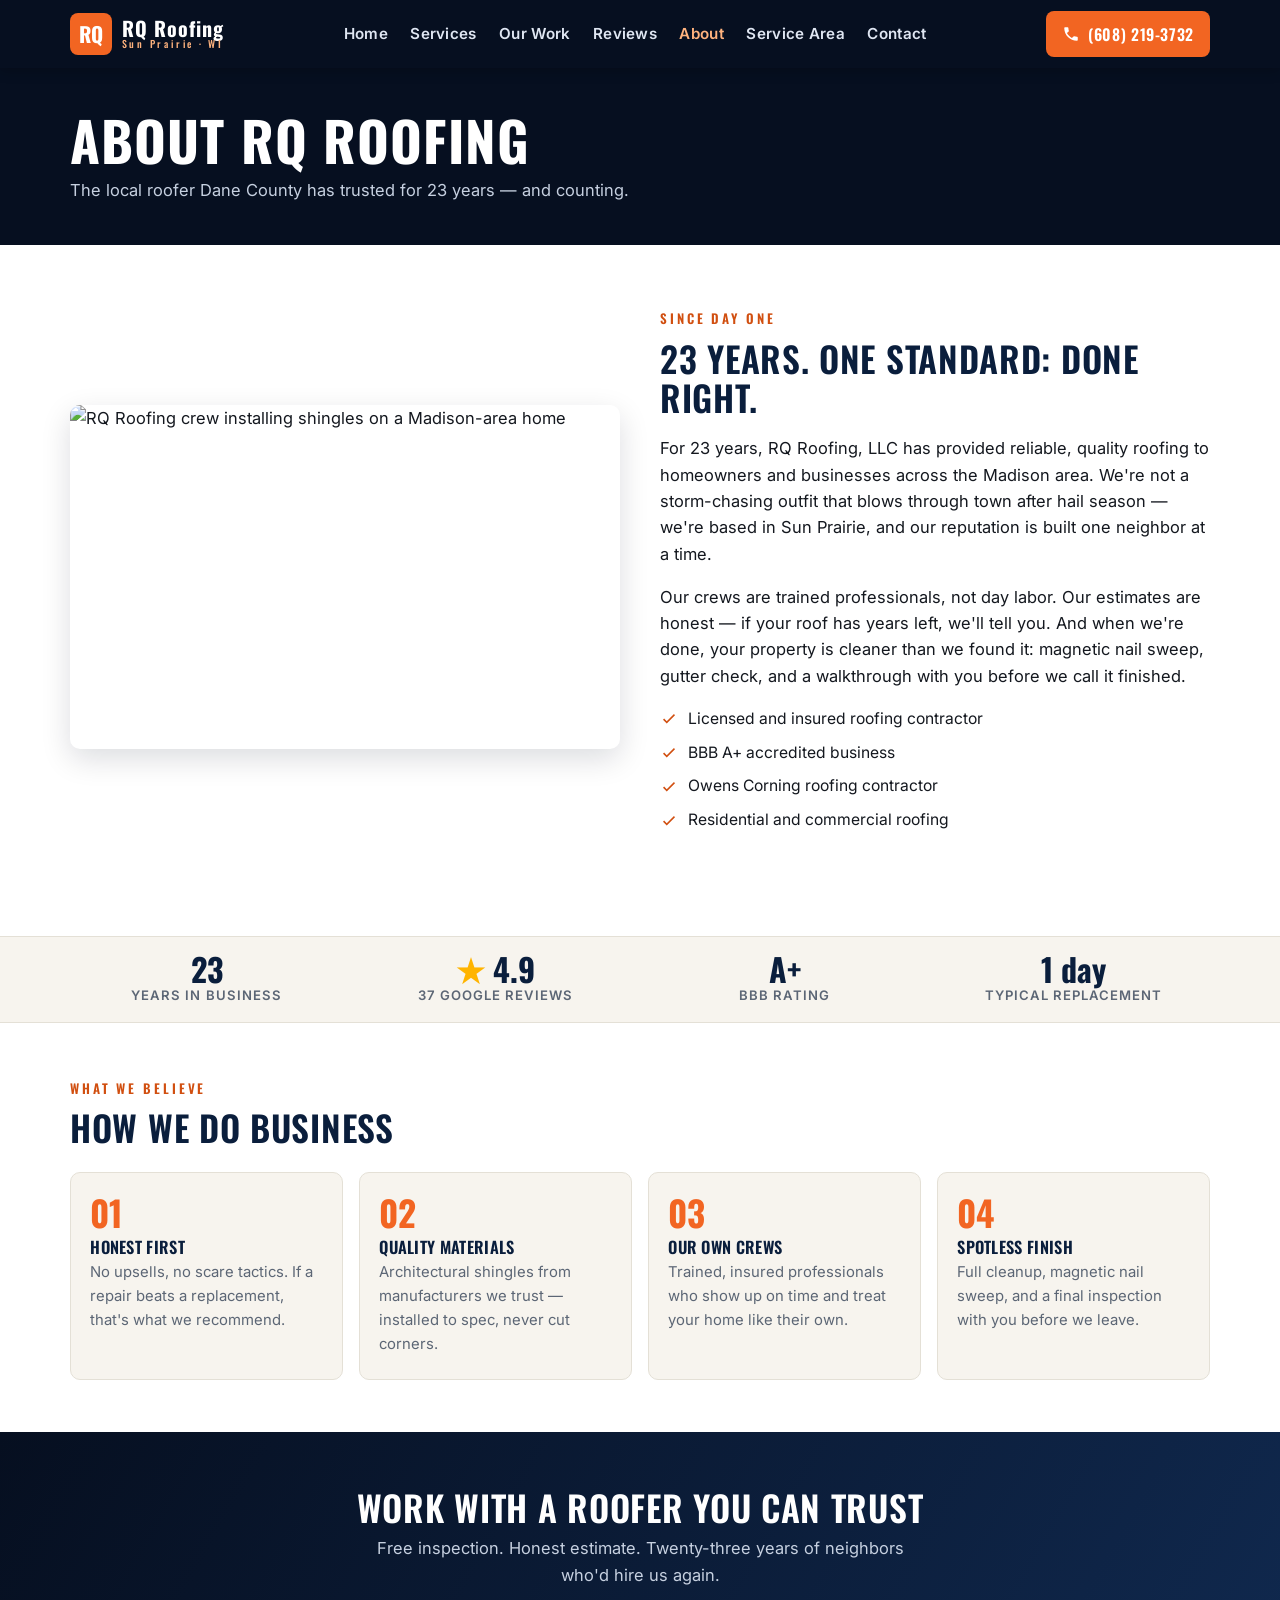
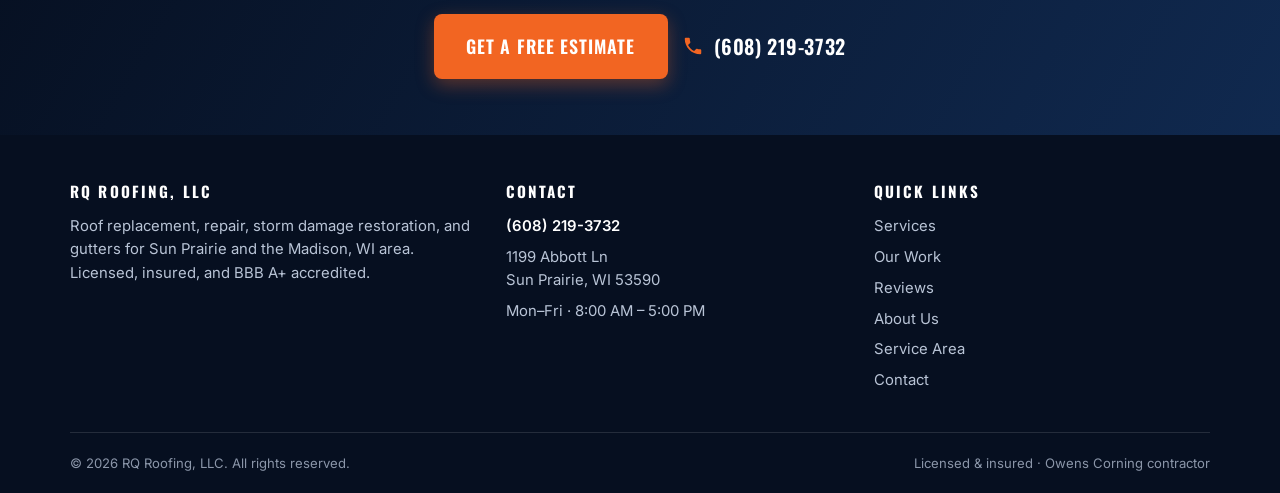
==== about.html @ 668516c4 "RQ Roofing lead-gen demo site: 7 pages, mobile-first" ====
<!doctype html>
<html lang="en">
<head>
  <meta charset="utf-8" />
  <meta name="viewport" content="width=device-width, initial-scale=1, viewport-fit=cover" />
  <title>About RQ Roofing — 23 Years in Sun Prairie &amp; Madison, WI</title>
  <meta name="description" content="RQ Roofing, LLC has served Sun Prairie and the Madison, WI area for 23 years. Licensed, insured, BBB A+ accredited, Owens Corning contractor. Free estimates: (608) 219-3732." />
  <link rel="preconnect" href="https://fonts.googleapis.com" />
  <link rel="preconnect" href="https://fonts.gstatic.com" crossorigin />
  <link href="https://fonts.googleapis.com/css2?family=Oswald:wght@500;600;700&family=Inter:wght@400;500;600;700&display=swap" rel="stylesheet" />
  <link rel="stylesheet" href="assets/css/style.css" />
</head>
<body>

<header class="site-header">
  <div class="container header-inner">
    <a class="brand" href="index.html" aria-label="RQ Roofing home">
      <span class="brand-mark">RQ</span>
      <span class="brand-name">RQ Roofing<small>Sun Prairie · WI</small></span>
    </a>
    <nav class="main-nav" aria-label="Primary">
      <a href="index.html">Home</a>
      <a href="services.html">Services</a>
      <a href="gallery.html">Our Work</a>
      <a href="reviews.html">Reviews</a>
      <a href="about.html" aria-current="page">About</a>
      <a href="service-area.html">Service Area</a>
      <a href="contact.html">Contact</a>
    </nav>
    <a class="header-call" href="tel:+16082193732">
      <svg viewBox="0 0 24 24" fill="currentColor" aria-hidden="true"><path d="M6.6 10.8c1.4 2.8 3.8 5.2 6.6 6.6l2.2-2.2c.3-.3.7-.4 1-.2 1.1.4 2.3.6 3.6.6.6 0 1 .4 1 1V20c0 .6-.4 1-1 1C10.6 21 3 13.4 3 4c0-.6.4-1 1-1h3.5c.6 0 1 .4 1 1 0 1.2.2 2.4.6 3.6.1.3 0 .7-.2 1l-2.3 2.2z"/></svg>
      (608) 219-3732
    </a>
  </div>
</header>

<main>
  <section class="page-hero">
    <div class="container">
      <h1>About RQ Roofing</h1>
      <p>The local roofer Dane County has trusted for 23 years — and counting.</p>
    </div>
  </section>

  <section class="section">
    <div class="container">
      <div class="service-row" style="border-bottom:0; padding-top:.5rem">
        <div class="service-media"><img src="assets/img/hero.jpg" alt="RQ Roofing crew installing shingles on a Madison-area home" loading="lazy" /></div>
        <div>
          <span class="eyebrow">Since day one</span>
          <h2>23 Years. One Standard: Done Right.</h2>
          <p>For 23 years, RQ Roofing, LLC has provided reliable, quality roofing to homeowners and businesses across the Madison area. We're not a storm-chasing outfit that blows through town after hail season — we're based in Sun Prairie, and our reputation is built one neighbor at a time.</p>
          <p>Our crews are trained professionals, not day labor. Our estimates are honest — if your roof has years left, we'll tell you. And when we're done, your property is cleaner than we found it: magnetic nail sweep, gutter check, and a walkthrough with you before we call it finished.</p>
          <ul class="check-list">
            <li><svg viewBox="0 0 24 24" fill="currentColor" aria-hidden="true"><path d="M9 16.2l-3.5-3.5L4 14.2 9 19.2 20 8.2l-1.4-1.4z"/></svg>Licensed and insured roofing contractor</li>
            <li><svg viewBox="0 0 24 24" fill="currentColor" aria-hidden="true"><path d="M9 16.2l-3.5-3.5L4 14.2 9 19.2 20 8.2l-1.4-1.4z"/></svg>BBB A+ accredited business</li>
            <li><svg viewBox="0 0 24 24" fill="currentColor" aria-hidden="true"><path d="M9 16.2l-3.5-3.5L4 14.2 9 19.2 20 8.2l-1.4-1.4z"/></svg>Owens Corning roofing contractor</li>
            <li><svg viewBox="0 0 24 24" fill="currentColor" aria-hidden="true"><path d="M9 16.2l-3.5-3.5L4 14.2 9 19.2 20 8.2l-1.4-1.4z"/></svg>Residential and commercial roofing</li>
          </ul>
        </div>
      </div>
    </div>
  </section>

  <section class="proof" aria-label="Company credentials">
    <div class="container proof-grid">
      <div class="proof-item"><div class="proof-num">23</div><div class="proof-label">Years in business</div></div>
      <div class="proof-item"><div class="proof-num"><span class="star">★</span> 4.9</div><div class="proof-label">37 Google reviews</div></div>
      <div class="proof-item"><div class="proof-num">A+</div><div class="proof-label">BBB rating</div></div>
      <div class="proof-item"><div class="proof-num">1 day</div><div class="proof-label">Typical replacement</div></div>
    </div>
  </section>

  <section class="section">
    <div class="container">
      <span class="eyebrow">What we believe</span>
      <h2>How We Do Business</h2>
      <div class="steps">
        <div class="step"><div class="step-num">01</div><h3>Honest First</h3><p>No upsells, no scare tactics. If a repair beats a replacement, that's what we recommend.</p></div>
        <div class="step"><div class="step-num">02</div><h3>Quality Materials</h3><p>Architectural shingles from manufacturers we trust — installed to spec, never cut corners.</p></div>
        <div class="step"><div class="step-num">03</div><h3>Our Own Crews</h3><p>Trained, insured professionals who show up on time and treat your home like their own.</p></div>
        <div class="step"><div class="step-num">04</div><h3>Spotless Finish</h3><p>Full cleanup, magnetic nail sweep, and a final inspection with you before we leave.</p></div>
      </div>
    </div>
  </section>

  <section class="cta-band">
    <div class="container">
      <h2>Work With a Roofer You Can Trust</h2>
      <p>Free inspection. Honest estimate. Twenty-three years of neighbors who'd hire us again.</p>
      <div class="btn-row">
        <a class="btn btn-primary btn-lg" href="contact.html">Get a Free Estimate</a>
        <a class="cta-phone" href="tel:+16082193732"><svg viewBox="0 0 24 24" fill="currentColor" aria-hidden="true"><path d="M6.6 10.8c1.4 2.8 3.8 5.2 6.6 6.6l2.2-2.2c.3-.3.7-.4 1-.2 1.1.4 2.3.6 3.6.6.6 0 1 .4 1 1V20c0 .6-.4 1-1 1C10.6 21 3 13.4 3 4c0-.6.4-1 1-1h3.5c.6 0 1 .4 1 1 0 1.2.2 2.4.6 3.6.1.3 0 .7-.2 1l-2.3 2.2z"/></svg>(608) 219-3732</a>
      </div>
    </div>
  </section>
</main>

<footer class="site-footer">
  <div class="container footer-grid">
    <div>
      <h4>RQ Roofing, LLC</h4>
      <p>Roof replacement, repair, storm damage restoration, and gutters for Sun Prairie and the Madison, WI area. Licensed, insured, and BBB A+ accredited.</p>
    </div>
    <div class="footer-contact">
      <h4>Contact</h4>
      <ul>
        <li><a href="tel:+16082193732">(608) 219-3732</a></li>
        <li>1199 Abbott Ln<br />Sun Prairie, WI 53590</li>
        <li>Mon–Fri · 8:00 AM – 5:00 PM</li>
      </ul>
    </div>
    <div>
      <h4>Quick Links</h4>
      <ul>
        <li><a href="services.html">Services</a></li>
        <li><a href="gallery.html">Our Work</a></li>
        <li><a href="reviews.html">Reviews</a></li>
        <li><a href="about.html">About Us</a></li>
        <li><a href="service-area.html">Service Area</a></li>
        <li><a href="contact.html">Contact</a></li>
      </ul>
    </div>
  </div>
  <div class="container footer-bottom">
    <span>© <span class="js-year">2026</span> RQ Roofing, LLC. All rights reserved.</span>
    <span>Licensed &amp; insured · Owens Corning contractor</span>
  </div>
</footer>

<nav class="sticky-cta" aria-label="Quick actions">
  <a class="call" href="tel:+16082193732"><svg viewBox="0 0 24 24" fill="currentColor" aria-hidden="true"><path d="M6.6 10.8c1.4 2.8 3.8 5.2 6.6 6.6l2.2-2.2c.3-.3.7-.4 1-.2 1.1.4 2.3.6 3.6.6.6 0 1 .4 1 1V20c0 .6-.4 1-1 1C10.6 21 3 13.4 3 4c0-.6.4-1 1-1h3.5c.6 0 1 .4 1 1 0 1.2.2 2.4.6 3.6.1.3 0 .7-.2 1l-2.3 2.2z"/></svg>Call Now</a>
  <a class="estimate" href="contact.html"><svg viewBox="0 0 24 24" fill="currentColor" aria-hidden="true"><path d="M14 2H6a2 2 0 00-2 2v16a2 2 0 002 2h12a2 2 0 002-2V8zm2 16H8v-2h8zm0-4H8v-2h8zm-3-5V3.5L18.5 9z"/></svg>Free Estimate</a>
</nav>

<script src="assets/js/main.js"></script>
</body>
</html>
---- assets/css/style.css ----
/* RQ Roofing — lead-gen demo theme. Mobile-first. */
:root{
  --navy:#0a1e3c; --navy-2:#10294f; --navy-dark:#060f20;
  --orange:#f26522; --orange-dark:#d14f10; --orange-soft:#fff3ea;
  --paper:#ffffff; --cream:#f7f4ee; --ink:#14181f; --muted:#5c6675;
  --line:#e4e0d6; --star:#ffb400;
  --radius:10px;
  --shadow:0 10px 30px rgba(6,15,32,.14);
  --font-head:'Oswald', 'Arial Narrow', sans-serif;
  --font-body:'Inter', system-ui, -apple-system, 'Segoe UI', sans-serif;
}
*{box-sizing:border-box}
html{-webkit-text-size-adjust:100%; scroll-behavior:smooth}
body{margin:0; font-family:var(--font-body); color:var(--ink); line-height:1.6; background:var(--paper); font-size:16.5px}
img{max-width:100%; height:auto; display:block}
a{color:var(--orange-dark)}
h1,h2,h3,h4{font-family:var(--font-head); text-transform:uppercase; letter-spacing:.02em; line-height:1.12; margin:0 0 .5em; color:var(--navy)}
h1{font-size:clamp(2rem,7.5vw,3.4rem); font-weight:700}
h2{font-size:clamp(1.5rem,5.5vw,2.2rem); font-weight:600}
h3{font-size:1.15rem; font-weight:600}
p{margin:0 0 1em}
.container{width:min(1140px,92%); margin-inline:auto}
.section{padding:3.25rem 0}
.eyebrow{display:inline-block; font-family:var(--font-head); font-size:.82rem; font-weight:600; letter-spacing:.22em; text-transform:uppercase; color:var(--orange-dark); margin-bottom:.6rem}
.lead{font-size:1.1rem; color:var(--muted); max-width:44rem}

/* Buttons */
.btn{display:inline-flex; align-items:center; justify-content:center; gap:.55rem; font-family:var(--font-head); font-weight:600; text-transform:uppercase; letter-spacing:.06em; text-decoration:none; border:0; cursor:pointer; border-radius:8px; padding:1rem 1.6rem; font-size:1.02rem; transition:transform .12s ease, background .15s ease, box-shadow .15s ease; text-align:center}
.btn-primary{background:var(--orange); color:#fff; box-shadow:0 6px 18px rgba(242,101,34,.35)}
.btn-primary:hover{background:var(--orange-dark); transform:translateY(-1px)}
.btn-navy{background:var(--navy); color:#fff}
.btn-navy:hover{background:var(--navy-2)}
.btn-ghost{background:transparent; color:#fff; border:2px solid rgba(255,255,255,.65)}
.btn-block{width:100%}
.btn-lg{padding:1.15rem 2rem; font-size:1.12rem}

/* Header */
.site-header{position:sticky; top:0; z-index:50; background:var(--navy-dark); color:#fff; box-shadow:0 2px 12px rgba(0,0,0,.25)}
.header-inner{display:flex; align-items:center; justify-content:space-between; gap:.75rem; padding:.7rem 0}
.brand{display:flex; align-items:center; gap:.6rem; text-decoration:none; color:#fff}
.brand-mark{width:42px; height:42px; flex:0 0 42px; border-radius:8px; background:var(--orange); display:grid; place-items:center; font-family:var(--font-head); font-weight:700; font-size:1.3rem; color:#fff; letter-spacing:0}
.brand-name{font-family:var(--font-head); font-weight:700; font-size:1.25rem; letter-spacing:.05em; line-height:1.05}
.brand-name small{display:block; font-size:.62rem; font-weight:500; letter-spacing:.28em; color:#ffb37e}
.header-call{display:inline-flex; align-items:center; gap:.5rem; background:var(--orange); color:#fff; font-family:var(--font-head); font-weight:600; letter-spacing:.04em; text-decoration:none; padding:.65rem 1rem; border-radius:8px; font-size:.98rem; white-space:nowrap}
.header-call svg{width:18px; height:18px}
.main-nav{display:none}
@media(min-width:900px){
  .main-nav{display:flex; gap:1.4rem; align-items:center}
  .main-nav a{color:#dfe6f2; text-decoration:none; font-weight:600; font-size:.95rem; letter-spacing:.02em}
  .main-nav a:hover, .main-nav a[aria-current="page"]{color:#ffb37e}
}

/* Trust bar under header */
.trust-strip{background:var(--orange); color:#fff; font-size:.85rem}
.trust-strip .container{display:flex; gap:1.25rem; align-items:center; justify-content:center; flex-wrap:wrap; padding:.5rem 0}
.trust-strip span{display:inline-flex; align-items:center; gap:.4rem; font-weight:600}
.trust-strip svg{width:15px; height:15px}

/* Hero */
.hero{position:relative; background:var(--navy-dark); color:#fff; overflow:hidden}
.hero-bg{position:absolute; inset:0; background:url('../img/hero.jpg') center/cover no-repeat; opacity:.38}
.hero::after{content:""; position:absolute; inset:0; background:linear-gradient(180deg, rgba(6,15,32,.55) 0%, rgba(6,15,32,.25) 45%, rgba(6,15,32,.78) 100%)}
.hero .container{position:relative; z-index:2; padding:3rem 0 3.5rem}
.hero h1{color:#fff; text-shadow:0 2px 14px rgba(0,0,0,.4)}
.hero h1 .accent{color:var(--orange)}
.hero-sub{color:#e8edf5; font-size:1.08rem; max-width:34rem; margin-bottom:1.4rem}
.hero-badges{display:flex; flex-wrap:wrap; gap:.55rem; margin:0 0 1.8rem; padding:0; list-style:none}
.hero-badges li{display:inline-flex; align-items:center; gap:.45rem; background:rgba(255,255,255,.1); border:1px solid rgba(255,255,255,.25); backdrop-filter:blur(4px); color:#fff; font-weight:600; font-size:.86rem; padding:.5rem .8rem; border-radius:999px}
.hero-badges svg{width:15px; height:15px; color:var(--star)}

/* Estimate form card */
.estimate-card{background:#fff; color:var(--ink); border-radius:14px; box-shadow:var(--shadow); padding:1.6rem 1.4rem; max-width:430px; border-top:6px solid var(--orange)}
.estimate-card h2{font-size:1.35rem; margin-bottom:.25rem; color:var(--navy)}
.estimate-card .form-sub{color:var(--muted); font-size:.94rem; margin-bottom:1.1rem}
.field{margin-bottom:.9rem}
.field label{display:block; font-weight:600; font-size:.86rem; margin-bottom:.32rem; color:var(--navy)}
.field input, .field select, .field textarea{width:100%; font:inherit; font-size:1rem; padding:.8rem .9rem; border:2px solid var(--line); border-radius:8px; background:#fff; color:var(--ink)}
.field input:focus, .field select:focus, .field textarea:focus{outline:none; border-color:var(--orange); box-shadow:0 0 0 3px rgba(242,101,34,.18)}
.field textarea{min-height:88px; resize:vertical}
.form-note{font-size:.8rem; color:var(--muted); text-align:center; margin:.8rem 0 0}
.form-success{display:none; text-align:center; padding:1.5rem .5rem}
.form-success.show{display:block}
.form-success .check{width:64px; height:64px; margin:0 auto 1rem; border-radius:50%; background:#e7f6e9; display:grid; place-items:center}
.form-success .check svg{width:32px; height:32px; color:#1d7a2f}
.form-success h3{color:var(--navy); margin-bottom:.4rem}
@media(min-width:900px){
  .hero .container{display:grid; grid-template-columns:1.15fr .85fr; gap:3rem; align-items:center; padding:4.5rem 0}
  .estimate-card{justify-self:end; width:100%}
}

/* Proof strip */
.proof{background:var(--cream); border-block:1px solid var(--line)}
.proof-grid{display:grid; grid-template-columns:repeat(2,1fr); gap:1rem; text-align:center}
.proof-item{padding:1rem .5rem}
.proof-num{font-family:var(--font-head); font-size:2rem; font-weight:700; color:var(--navy); line-height:1}
.proof-num .star{color:var(--star)}
.proof-label{font-size:.82rem; font-weight:600; letter-spacing:.08em; text-transform:uppercase; color:var(--muted)}
@media(min-width:760px){.proof-grid{grid-template-columns:repeat(4,1fr)}}

/* Cards */
.cards{display:grid; gap:1.25rem; grid-template-columns:1fr}
@media(min-width:700px){.cards{grid-template-columns:repeat(2,1fr)}}
@media(min-width:1020px){.cards{grid-template-columns:repeat(4,1fr)}}
.card{background:#fff; border:1px solid var(--line); border-radius:var(--radius); overflow:hidden; display:flex; flex-direction:column; box-shadow:0 4px 14px rgba(6,15,32,.06)}
.card img{aspect-ratio:16/10; object-fit:cover; width:100%}
.card-body{padding:1.3rem 1.25rem; display:flex; flex-direction:column; flex:1}
.card-body h3{margin-bottom:.4rem}
.card-body p{color:var(--muted); font-size:.95rem; flex:1}
.card-link{font-weight:700; color:var(--orange-dark); text-decoration:none; display:inline-flex; align-items:center; gap:.35rem; margin-top:.6rem}
.card-link:hover{text-decoration:underline}

/* Before/after slider */
.ba-wrap{position:relative; border-radius:var(--radius); overflow:hidden; box-shadow:var(--shadow); max-width:860px; margin-inline:auto; user-select:none; touch-action:pan-y}
.ba-img{display:block; width:100%; aspect-ratio:16/10; object-fit:cover}
.ba-after{position:absolute; top:0; left:0; bottom:0; overflow:hidden}
.ba-after img{position:absolute; top:0; left:0; height:100%; object-fit:cover; max-width:none}
.ba-handle{position:absolute; top:0; bottom:0; width:3px; background:#fff; box-shadow:0 0 12px rgba(0,0,0,.5); cursor:ew-resize}
.ba-knob{position:absolute; top:50%; left:50%; transform:translate(-50%,-50%); width:52px; height:52px; border-radius:50%; background:var(--orange); color:#fff; display:grid; place-items:center; font-family:var(--font-head); font-weight:700; box-shadow:0 4px 14px rgba(0,0,0,.4)}
.ba-tag{position:absolute; top:12px; font-family:var(--font-head); font-weight:600; font-size:.8rem; letter-spacing:.14em; text-transform:uppercase; padding:.4rem .8rem; border-radius:6px}
.ba-tag.before{left:12px; background:rgba(6,15,32,.75); color:#fff}
.ba-tag.after{right:12px; background:var(--orange); color:#fff}
.ba-caption{text-align:center; color:var(--muted); font-size:.9rem; margin-top:.9rem}

/* Reviews */
.reviews{background:var(--navy); color:#e8edf5}
.reviews h2{color:#fff}
.review-grid{display:grid; gap:1.25rem; grid-template-columns:1fr; margin-top:1.5rem}
@media(min-width:800px){.review-grid{grid-template-columns:repeat(3,1fr)}}
.review-card{background:#fff; color:var(--ink); border-radius:var(--radius); padding:1.5rem 1.35rem; display:flex; flex-direction:column; box-shadow:var(--shadow)}
.stars{color:var(--star); font-size:1.05rem; letter-spacing:.15em; margin-bottom:.6rem}
.review-card blockquote{margin:0 0 1rem; font-size:.96rem; flex:1}
.review-meta{display:flex; align-items:center; gap:.7rem}
.review-avatar{width:44px; height:44px; border-radius:50%; background:var(--navy); color:#fff; display:grid; place-items:center; font-family:var(--font-head); font-weight:600; font-size:1.05rem}
.review-meta strong{display:block; font-size:.95rem}
.review-meta span{font-size:.82rem; color:var(--muted)}
.review-aggregate{display:flex; flex-wrap:wrap; gap:1rem; align-items:center; justify-content:center; margin-top:2rem}
.agg-badge{background:rgba(255,255,255,.08); border:1px solid rgba(255,255,255,.2); border-radius:10px; padding:.8rem 1.3rem; text-align:center}
.agg-badge strong{display:block; font-family:var(--font-head); font-size:1.3rem; color:#fff}
.agg-badge span{font-size:.8rem; color:#c6d0e0}

/* Process steps */
.steps{display:grid; gap:1rem; grid-template-columns:1fr; counter-reset:step; margin-top:1.5rem}
@media(min-width:800px){.steps{grid-template-columns:repeat(4,1fr)}}
.step{background:var(--cream); border:1px solid var(--line); border-radius:var(--radius); padding:1.4rem 1.2rem; position:relative}
.step-num{font-family:var(--font-head); font-weight:700; font-size:2.2rem; color:var(--orange); line-height:1}
.step h3{margin:.5rem 0 .3rem; font-size:1.02rem}
.step p{font-size:.93rem; color:var(--muted); margin:0}

/* Service area */
.town-grid{display:grid; grid-template-columns:repeat(2,1fr); gap:.35rem 1.5rem; list-style:none; padding:0; margin:1.2rem 0 0}
@media(min-width:700px){.town-grid{grid-template-columns:repeat(3,1fr)}}
@media(min-width:1020px){.town-grid{grid-template-columns:repeat(4,1fr)}}
.town-grid li{display:flex; align-items:center; gap:.55rem; font-weight:600; color:var(--navy); padding:.45rem 0; border-bottom:1px solid var(--line); font-size:.96rem}
.town-grid svg{width:14px; height:14px; color:var(--orange); flex:0 0 14px}

/* CTA band */
.cta-band{background:linear-gradient(120deg, var(--navy-dark), var(--navy-2)); color:#fff; text-align:center; padding:3.5rem 0}
.cta-band h2{color:#fff; margin-bottom:.5rem}
.cta-band p{color:#c6d0e0; max-width:36rem; margin:0 auto 1.6rem}
.cta-band .btn-row{display:flex; gap:.9rem; justify-content:center; flex-wrap:wrap}
.cta-phone{display:inline-flex; align-items:center; gap:.6rem; color:#fff; font-family:var(--font-head); font-weight:600; font-size:1.25rem; text-decoration:none; letter-spacing:.03em}
.cta-phone svg{width:22px; height:22px; color:var(--orange)}

/* Footer */
.site-footer{background:var(--navy-dark); color:#b9c4d6; font-size:.93rem}
.footer-grid{display:grid; gap:2rem; grid-template-columns:1fr; padding:3rem 0 2rem}
@media(min-width:800px){.footer-grid{grid-template-columns:1.2fr 1fr 1fr}}
.site-footer h4{color:#fff; font-size:.95rem; letter-spacing:.14em; margin-bottom:.9rem}
.site-footer ul{list-style:none; padding:0; margin:0}
.site-footer li{margin-bottom:.45rem}
.site-footer a{color:#b9c4d6; text-decoration:none}
.site-footer a:hover{color:#fff}
.footer-contact a{color:#fff; font-weight:600}
.footer-bottom{border-top:1px solid rgba(255,255,255,.12); padding:1.2rem 0; display:flex; gap:1rem; justify-content:space-between; flex-wrap:wrap; font-size:.82rem; color:#8b96a9}

/* Sticky mobile CTA */
.sticky-cta{position:fixed; left:0; right:0; bottom:0; z-index:60; display:flex; background:#fff; border-top:1px solid var(--line); box-shadow:0 -6px 20px rgba(0,0,0,.12)}
.sticky-cta a{flex:1; display:flex; align-items:center; justify-content:center; gap:.5rem; padding:.95rem .5rem; font-family:var(--font-head); font-weight:600; text-transform:uppercase; letter-spacing:.05em; text-decoration:none; font-size:.95rem}
.sticky-cta .call{background:var(--navy); color:#fff}
.sticky-cta .estimate{background:var(--orange); color:#fff}
.sticky-cta svg{width:17px; height:17px}
body{padding-bottom:60px}
@media(min-width:900px){.sticky-cta{display:none} body{padding-bottom:0}}

/* Page hero (interior) */
.page-hero{background:var(--navy-dark); color:#fff; padding:2.6rem 0; position:relative; overflow:hidden}
.page-hero h1{color:#fff; margin-bottom:.4rem}
.page-hero p{color:#c6d0e0; margin:0; max-width:44rem}

/* FAQ */
.faq{max-width:760px; margin:1.5rem auto 0}
.faq-item{border:1px solid var(--line); border-radius:8px; margin-bottom:.7rem; background:#fff; overflow:hidden}
.faq-q{width:100%; text-align:left; background:none; border:0; font:inherit; font-weight:700; color:var(--navy); padding:1.05rem 1.2rem; cursor:pointer; display:flex; justify-content:space-between; align-items:center; gap:1rem}
.faq-q::after{content:"+"; font-size:1.5rem; color:var(--orange); font-weight:400; flex:0 0 auto}
.faq-item.open .faq-q::after{content:"–"}
.faq-a{display:none; padding:0 1.2rem 1.15rem; color:var(--muted)}
.faq-item.open .faq-a{display:block}

/* Gallery grid */
.gallery-grid{display:grid; gap:1.25rem; grid-template-columns:1fr; margin-top:1.5rem}
@media(min-width:700px){.gallery-grid{grid-template-columns:repeat(2,1fr)}}
.g-item{border-radius:var(--radius); overflow:hidden; box-shadow:0 4px 14px rgba(6,15,32,.1); background:#fff}
.g-item img{aspect-ratio:16/10; object-fit:cover; width:100%}
.g-item figcaption{padding:1rem 1.2rem}
.g-item figcaption strong{display:block; font-family:var(--font-head); text-transform:uppercase; letter-spacing:.04em; color:var(--navy)}
.g-item figcaption span{font-size:.9rem; color:var(--muted)}

/* Service detail rows */
.service-row{display:grid; gap:1.5rem; grid-template-columns:1fr; align-items:center; padding:2.2rem 0; border-bottom:1px solid var(--line)}
@media(min-width:860px){.service-row{grid-template-columns:1fr 1fr; gap:2.5rem}.service-row.flip .service-media{order:2}}
.service-media img{border-radius:var(--radius); box-shadow:var(--shadow); aspect-ratio:16/10; object-fit:cover; width:100%}
.check-list{list-style:none; padding:0; margin:1rem 0}
.check-list li{display:flex; gap:.6rem; margin-bottom:.55rem; font-size:.98rem}
.check-list svg{width:18px; height:18px; color:var(--orange-dark); flex:0 0 18px; margin-top:.2rem}

/* Contact */
.contact-grid{display:grid; gap:1.5rem; grid-template-columns:1fr; margin-top:1.5rem}
@media(min-width:900px){.contact-grid{grid-template-columns:1fr 1fr; gap:2.5rem}}
.contact-card{background:var(--cream); border:1px solid var(--line); border-radius:var(--radius); padding:1.6rem}
.contact-card h3{margin-bottom:.8rem}
.big-phone{font-family:var(--font-head); font-size:1.9rem; font-weight:700; color:var(--navy); text-decoration:none; letter-spacing:.02em}
.big-phone:hover{color:var(--orange-dark)}
.hours-table{width:100%; border-collapse:collapse; font-size:.95rem}
.hours-table td{padding:.45rem 0; border-bottom:1px solid var(--line)}
.hours-table td:last-child{text-align:right; font-weight:600}

.map-embed{border:0; width:100%; height:320px; border-radius:var(--radius); box-shadow:var(--shadow)}
.sr-only{position:absolute; width:1px; height:1px; overflow:hidden; clip:rect(0 0 0 0)}
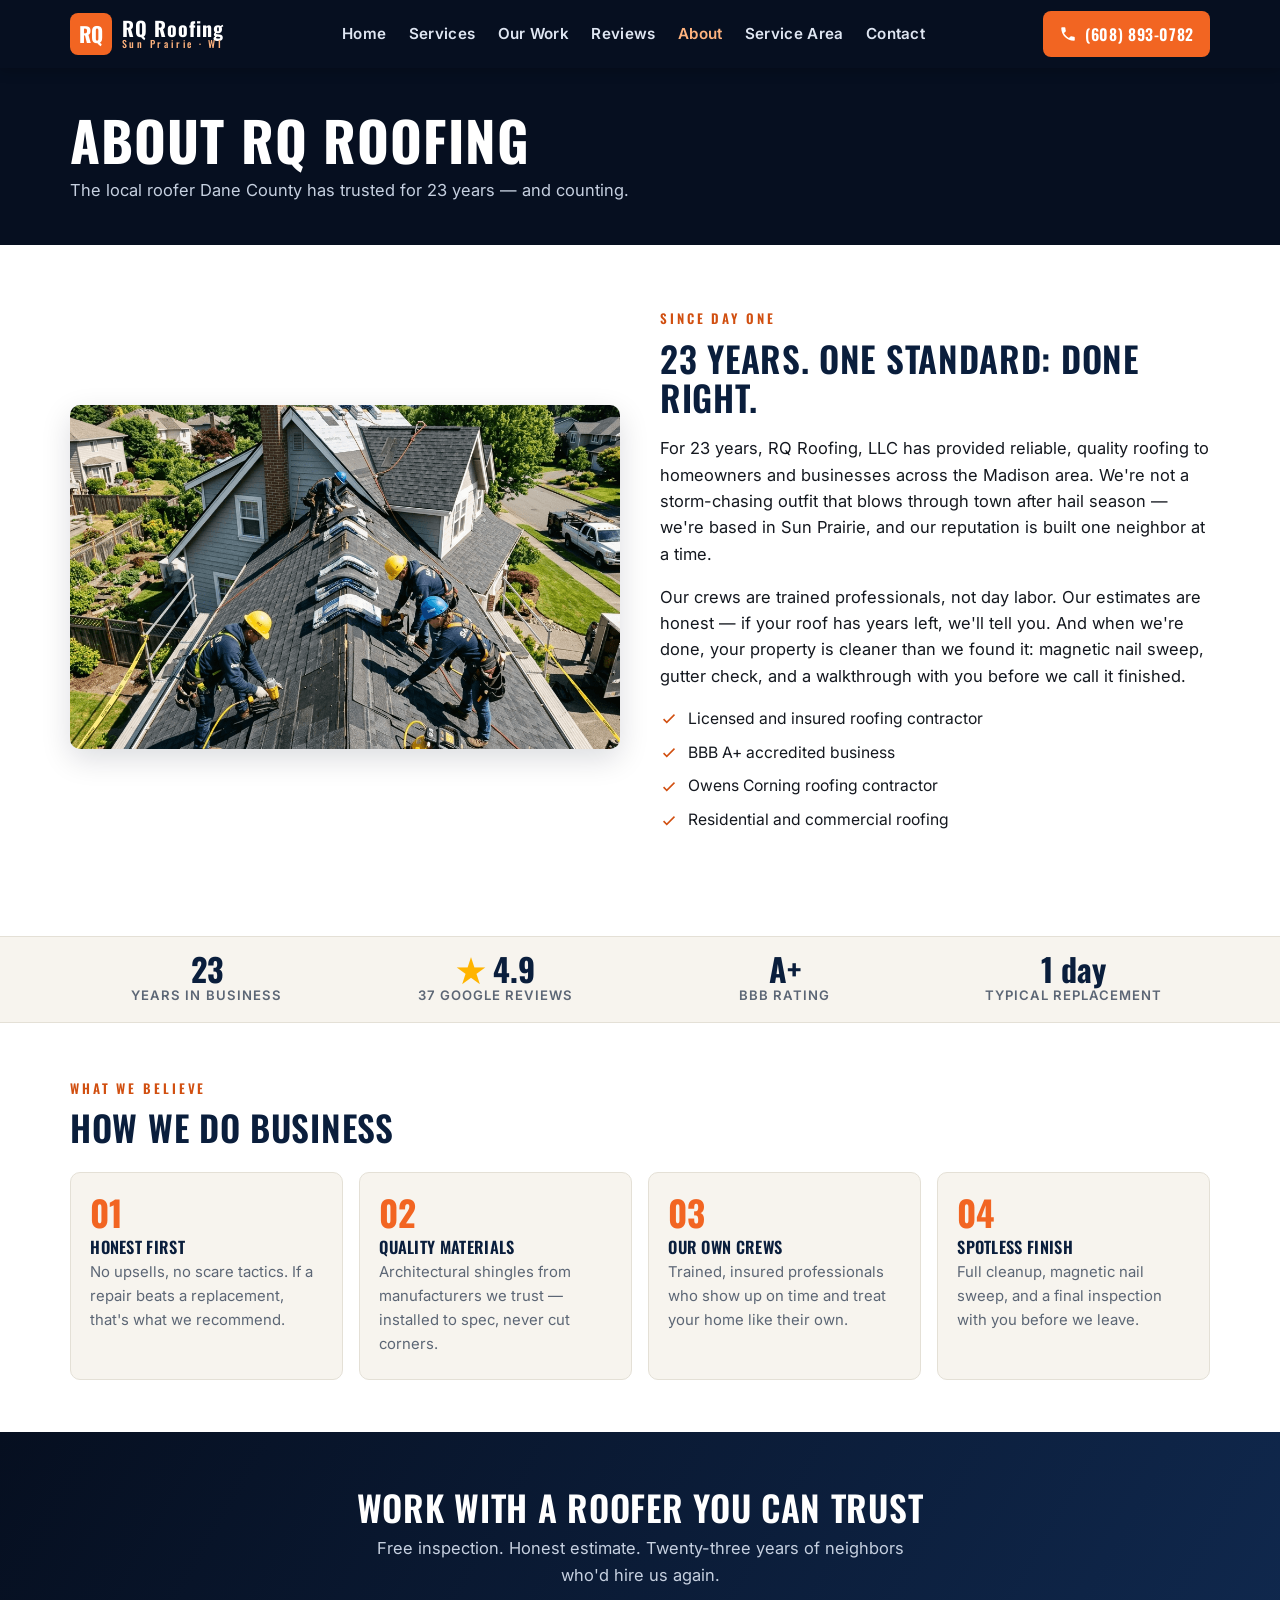
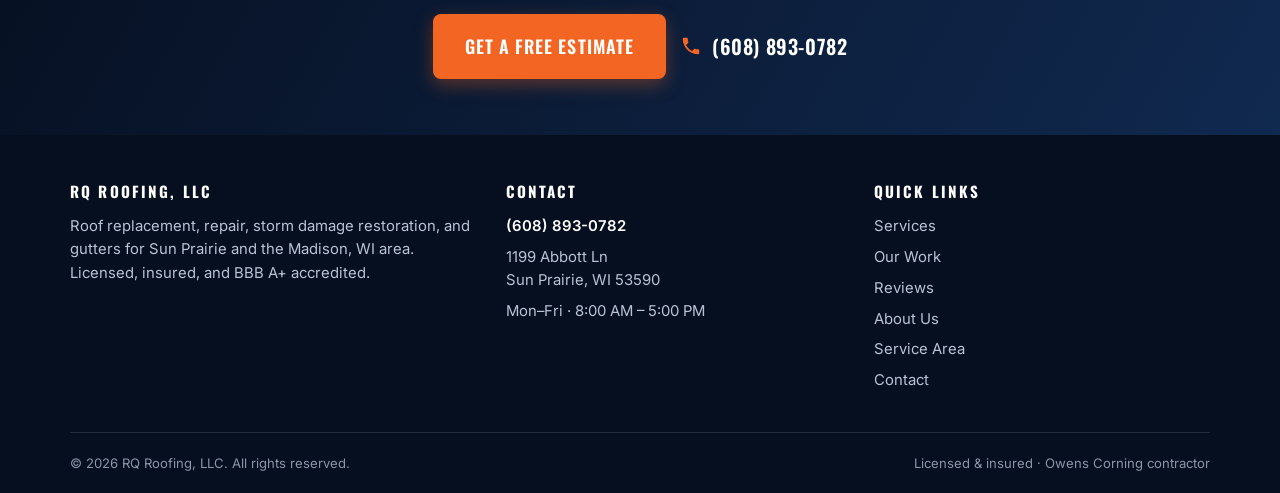
==== commit f92d1a98: "Use RQ office number (608) 893-0782 site-wide" ====
--- a/about.html
+++ b/about.html
@@ -4,7 +4,7 @@
   <meta charset="utf-8" />
   <meta name="viewport" content="width=device-width, initial-scale=1, viewport-fit=cover" />
   <title>About RQ Roofing — 23 Years in Sun Prairie &amp; Madison, WI</title>
-  <meta name="description" content="RQ Roofing, LLC has served Sun Prairie and the Madison, WI area for 23 years. Licensed, insured, BBB A+ accredited, Owens Corning contractor. Free estimates: (608) 219-3732." />
+  <meta name="description" content="RQ Roofing, LLC has served Sun Prairie and the Madison, WI area for 23 years. Licensed, insured, BBB A+ accredited, Owens Corning contractor. Free estimates: (608) 893-0782." />
   <link rel="preconnect" href="https://fonts.googleapis.com" />
   <link rel="preconnect" href="https://fonts.gstatic.com" crossorigin />
   <link href="https://fonts.googleapis.com/css2?family=Oswald:wght@500;600;700&family=Inter:wght@400;500;600;700&display=swap" rel="stylesheet" />
@@ -27,9 +27,9 @@
       <a href="service-area.html">Service Area</a>
       <a href="contact.html">Contact</a>
     </nav>
-    <a class="header-call" href="tel:+16082193732">
+    <a class="header-call" href="tel:+16088930782">
       <svg viewBox="0 0 24 24" fill="currentColor" aria-hidden="true"><path d="M6.6 10.8c1.4 2.8 3.8 5.2 6.6 6.6l2.2-2.2c.3-.3.7-.4 1-.2 1.1.4 2.3.6 3.6.6.6 0 1 .4 1 1V20c0 .6-.4 1-1 1C10.6 21 3 13.4 3 4c0-.6.4-1 1-1h3.5c.6 0 1 .4 1 1 0 1.2.2 2.4.6 3.6.1.3 0 .7-.2 1l-2.3 2.2z"/></svg>
-      (608) 219-3732
+      (608) 893-0782
     </a>
   </div>
 </header>
@@ -90,7 +90,7 @@
       <p>Free inspection. Honest estimate. Twenty-three years of neighbors who'd hire us again.</p>
       <div class="btn-row">
         <a class="btn btn-primary btn-lg" href="contact.html">Get a Free Estimate</a>
-        <a class="cta-phone" href="tel:+16082193732"><svg viewBox="0 0 24 24" fill="currentColor" aria-hidden="true"><path d="M6.6 10.8c1.4 2.8 3.8 5.2 6.6 6.6l2.2-2.2c.3-.3.7-.4 1-.2 1.1.4 2.3.6 3.6.6.6 0 1 .4 1 1V20c0 .6-.4 1-1 1C10.6 21 3 13.4 3 4c0-.6.4-1 1-1h3.5c.6 0 1 .4 1 1 0 1.2.2 2.4.6 3.6.1.3 0 .7-.2 1l-2.3 2.2z"/></svg>(608) 219-3732</a>
+        <a class="cta-phone" href="tel:+16088930782"><svg viewBox="0 0 24 24" fill="currentColor" aria-hidden="true"><path d="M6.6 10.8c1.4 2.8 3.8 5.2 6.6 6.6l2.2-2.2c.3-.3.7-.4 1-.2 1.1.4 2.3.6 3.6.6.6 0 1 .4 1 1V20c0 .6-.4 1-1 1C10.6 21 3 13.4 3 4c0-.6.4-1 1-1h3.5c.6 0 1 .4 1 1 0 1.2.2 2.4.6 3.6.1.3 0 .7-.2 1l-2.3 2.2z"/></svg>(608) 893-0782</a>
       </div>
     </div>
   </section>
@@ -105,7 +105,7 @@
     <div class="footer-contact">
       <h4>Contact</h4>
       <ul>
-        <li><a href="tel:+16082193732">(608) 219-3732</a></li>
+        <li><a href="tel:+16088930782">(608) 893-0782</a></li>
         <li>1199 Abbott Ln<br />Sun Prairie, WI 53590</li>
         <li>Mon–Fri · 8:00 AM – 5:00 PM</li>
       </ul>
@@ -129,7 +129,7 @@
 </footer>
 
 <nav class="sticky-cta" aria-label="Quick actions">
-  <a class="call" href="tel:+16082193732"><svg viewBox="0 0 24 24" fill="currentColor" aria-hidden="true"><path d="M6.6 10.8c1.4 2.8 3.8 5.2 6.6 6.6l2.2-2.2c.3-.3.7-.4 1-.2 1.1.4 2.3.6 3.6.6.6 0 1 .4 1 1V20c0 .6-.4 1-1 1C10.6 21 3 13.4 3 4c0-.6.4-1 1-1h3.5c.6 0 1 .4 1 1 0 1.2.2 2.4.6 3.6.1.3 0 .7-.2 1l-2.3 2.2z"/></svg>Call Now</a>
+  <a class="call" href="tel:+16088930782"><svg viewBox="0 0 24 24" fill="currentColor" aria-hidden="true"><path d="M6.6 10.8c1.4 2.8 3.8 5.2 6.6 6.6l2.2-2.2c.3-.3.7-.4 1-.2 1.1.4 2.3.6 3.6.6.6 0 1 .4 1 1V20c0 .6-.4 1-1 1C10.6 21 3 13.4 3 4c0-.6.4-1 1-1h3.5c.6 0 1 .4 1 1 0 1.2.2 2.4.6 3.6.1.3 0 .7-.2 1l-2.3 2.2z"/></svg>Call Now</a>
   <a class="estimate" href="contact.html"><svg viewBox="0 0 24 24" fill="currentColor" aria-hidden="true"><path d="M14 2H6a2 2 0 00-2 2v16a2 2 0 002 2h12a2 2 0 002-2V8zm2 16H8v-2h8zm0-4H8v-2h8zm-3-5V3.5L18.5 9z"/></svg>Free Estimate</a>
 </nav>
 
